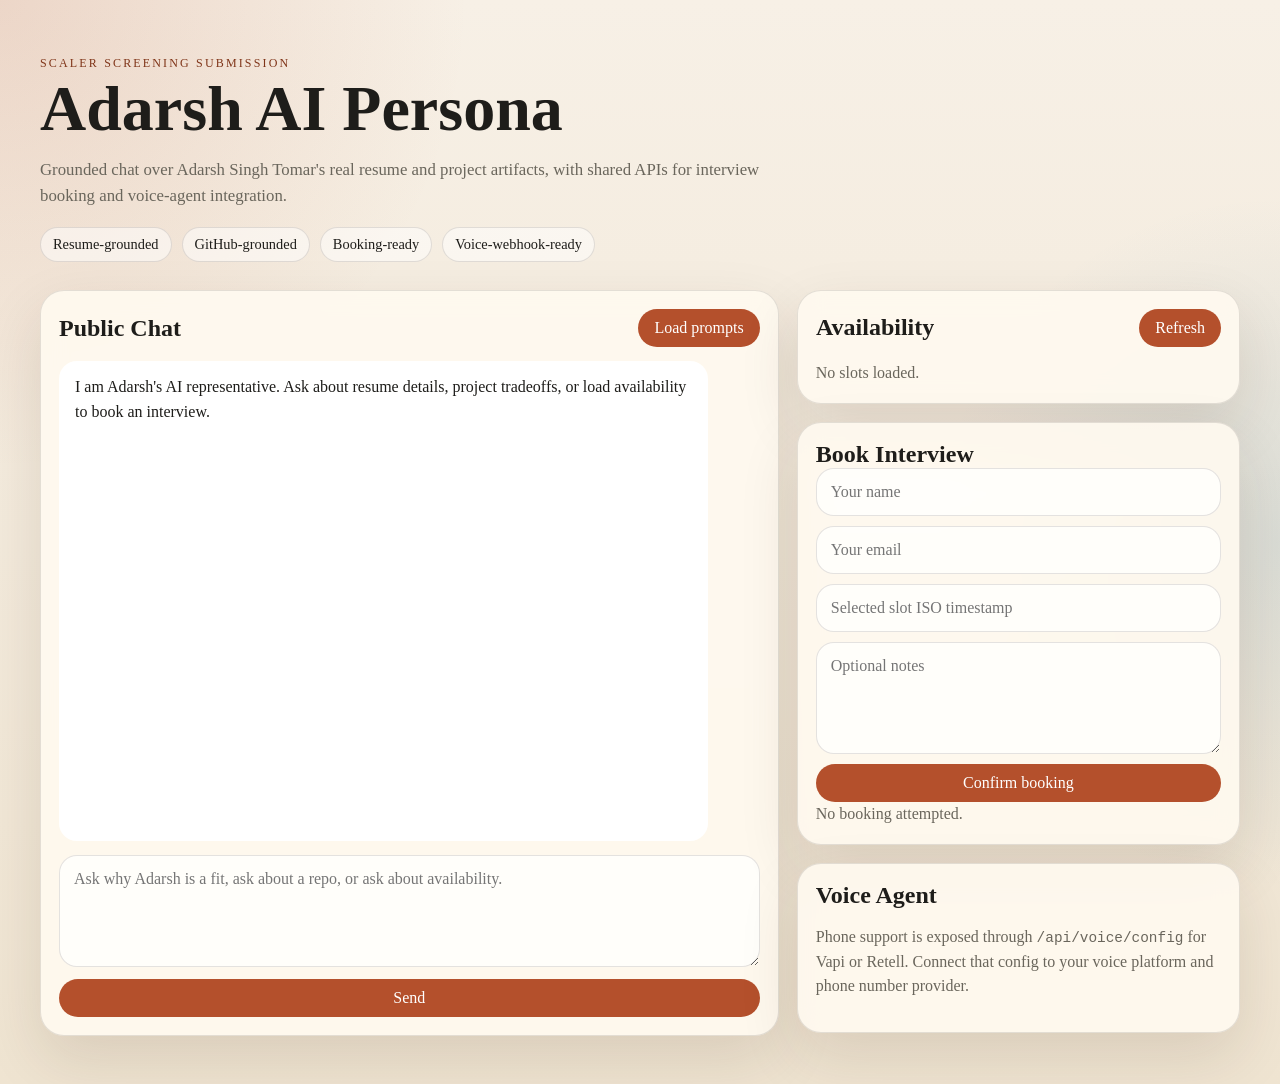
==== static/index.html @ 6e4ecadc "initial commit" ====
<!doctype html>
<html lang="en">
  <head>
    <meta charset="UTF-8" />
    <meta name="viewport" content="width=device-width, initial-scale=1.0" />
    <title>Adarsh AI Persona</title>
    <link rel="stylesheet" href="/static/styles.css" />
  </head>
  <body>
    <main class="shell">
      <section class="hero">
        <p class="eyebrow">SCALER SCREENING SUBMISSION</p>
        <h1>Adarsh AI Persona</h1>
        <p class="lede">
          Grounded chat over Adarsh Singh Tomar's real resume and project artifacts, with shared APIs for interview booking and voice-agent integration.
        </p>
        <div class="chips">
          <span>Resume-grounded</span>
          <span>GitHub-grounded</span>
          <span>Booking-ready</span>
          <span>Voice-webhook-ready</span>
        </div>
      </section>

      <section class="grid">
        <div class="panel chat-panel">
          <div class="panel-header">
            <h2>Public Chat</h2>
            <button id="seedQuestions">Load prompts</button>
          </div>
          <div id="messages" class="messages"></div>
          <form id="chatForm" class="composer">
            <textarea id="messageInput" placeholder="Ask why Adarsh is a fit, ask about a repo, or ask about availability." required></textarea>
            <button type="submit">Send</button>
          </form>
        </div>

        <aside class="side">
          <div class="panel">
            <div class="panel-header">
              <h2>Availability</h2>
              <button id="loadAvailability">Refresh</button>
            </div>
            <div id="availability" class="availability empty">No slots loaded.</div>
          </div>

          <div class="panel">
            <h2>Book Interview</h2>
            <form id="bookingForm" class="booking-form">
              <input id="bookName" type="text" placeholder="Your name" required />
              <input id="bookEmail" type="email" placeholder="Your email" required />
              <input id="bookStart" type="text" placeholder="Selected slot ISO timestamp" required />
              <textarea id="bookNotes" placeholder="Optional notes"></textarea>
              <button type="submit">Confirm booking</button>
            </form>
            <div id="bookingResult" class="booking-result empty">No booking attempted.</div>
          </div>

          <div class="panel">
            <h2>Voice Agent</h2>
            <p class="small">
              Phone support is exposed through <code>/api/voice/config</code> for Vapi or Retell. Connect that config to your voice platform and phone number provider.
            </p>
          </div>
        </aside>
      </section>
    </main>

    <script src="/static/app.js"></script>
  </body>
</html>
---- static/styles.css ----
:root {
  color-scheme: light;
  --bg: #f5efe4;
  --surface: rgba(255, 250, 240, 0.9);
  --ink: #1e1d1a;
  --muted: #6a665c;
  --line: rgba(35, 31, 24, 0.12);
  --accent: #b4502c;
  --accent-dark: #7f3418;
  --shadow: 0 24px 60px rgba(60, 37, 19, 0.12);
}

* {
  box-sizing: border-box;
}

body {
  margin: 0;
  font-family: Georgia, "Times New Roman", serif;
  background:
    radial-gradient(circle at top left, rgba(180, 80, 44, 0.16), transparent 28%),
    radial-gradient(circle at right, rgba(34, 116, 165, 0.12), transparent 25%),
    linear-gradient(180deg, #f7f0e6 0%, #efe4d1 100%);
  color: var(--ink);
}

.shell {
  max-width: 1240px;
  margin: 0 auto;
  padding: 32px 20px 48px;
}

.hero {
  padding: 24px 0 28px;
}

.eyebrow {
  margin: 0 0 8px;
  color: var(--accent-dark);
  letter-spacing: 0.18em;
  font-size: 12px;
}

h1,
h2 {
  margin: 0;
  font-weight: 600;
}

h1 {
  font-size: clamp(2.5rem, 5vw, 4.8rem);
  line-height: 0.95;
}

.lede {
  max-width: 760px;
  font-size: 1.05rem;
  line-height: 1.6;
  color: var(--muted);
}

.chips {
  display: flex;
  flex-wrap: wrap;
  gap: 10px;
  margin-top: 16px;
}

.chips span {
  border: 1px solid var(--line);
  padding: 8px 12px;
  border-radius: 999px;
  background: rgba(255, 255, 255, 0.5);
  font-size: 0.9rem;
}

.grid {
  display: grid;
  grid-template-columns: minmax(0, 1.5fr) minmax(320px, 0.9fr);
  gap: 18px;
}

.side {
  display: grid;
  gap: 18px;
  align-content: start;
}

.panel {
  background: var(--surface);
  border: 1px solid var(--line);
  border-radius: 24px;
  padding: 18px;
  box-shadow: var(--shadow);
  backdrop-filter: blur(12px);
}

.panel-header {
  display: flex;
  justify-content: space-between;
  align-items: center;
  gap: 12px;
  margin-bottom: 14px;
}

button {
  border: 0;
  border-radius: 999px;
  background: var(--accent);
  color: white;
  padding: 10px 16px;
  cursor: pointer;
  font: inherit;
}

button:hover {
  background: var(--accent-dark);
}

.messages {
  min-height: 480px;
  max-height: 72vh;
  overflow: auto;
  display: grid;
  gap: 12px;
  padding-right: 4px;
}

.message {
  padding: 14px 16px;
  border-radius: 18px;
  line-height: 1.55;
}

.message.user {
  background: #f0d0bb;
  margin-left: 48px;
}

.message.assistant {
  background: white;
  margin-right: 48px;
}

.sources {
  margin-top: 10px;
  padding-top: 10px;
  border-top: 1px solid var(--line);
  font-size: 0.9rem;
  color: var(--muted);
}

.sources a {
  color: var(--accent-dark);
}

.composer {
  display: grid;
  gap: 12px;
  margin-top: 14px;
}

textarea,
input {
  width: 100%;
  border: 1px solid var(--line);
  border-radius: 18px;
  padding: 14px;
  font: inherit;
  background: rgba(255, 255, 255, 0.75);
}

textarea {
  min-height: 112px;
  resize: vertical;
}

.booking-form {
  display: grid;
  gap: 10px;
}

.availability,
.booking-result {
  display: grid;
  gap: 10px;
}

.availability button.slot {
  text-align: left;
  border-radius: 16px;
}

.small,
.empty {
  color: var(--muted);
  line-height: 1.5;
}

code {
  font-family: "SFMono-Regular", ui-monospace, monospace;
  font-size: 0.9em;
}

@media (max-width: 920px) {
  .grid {
    grid-template-columns: 1fr;
  }

  .messages {
    min-height: 360px;
  }
}
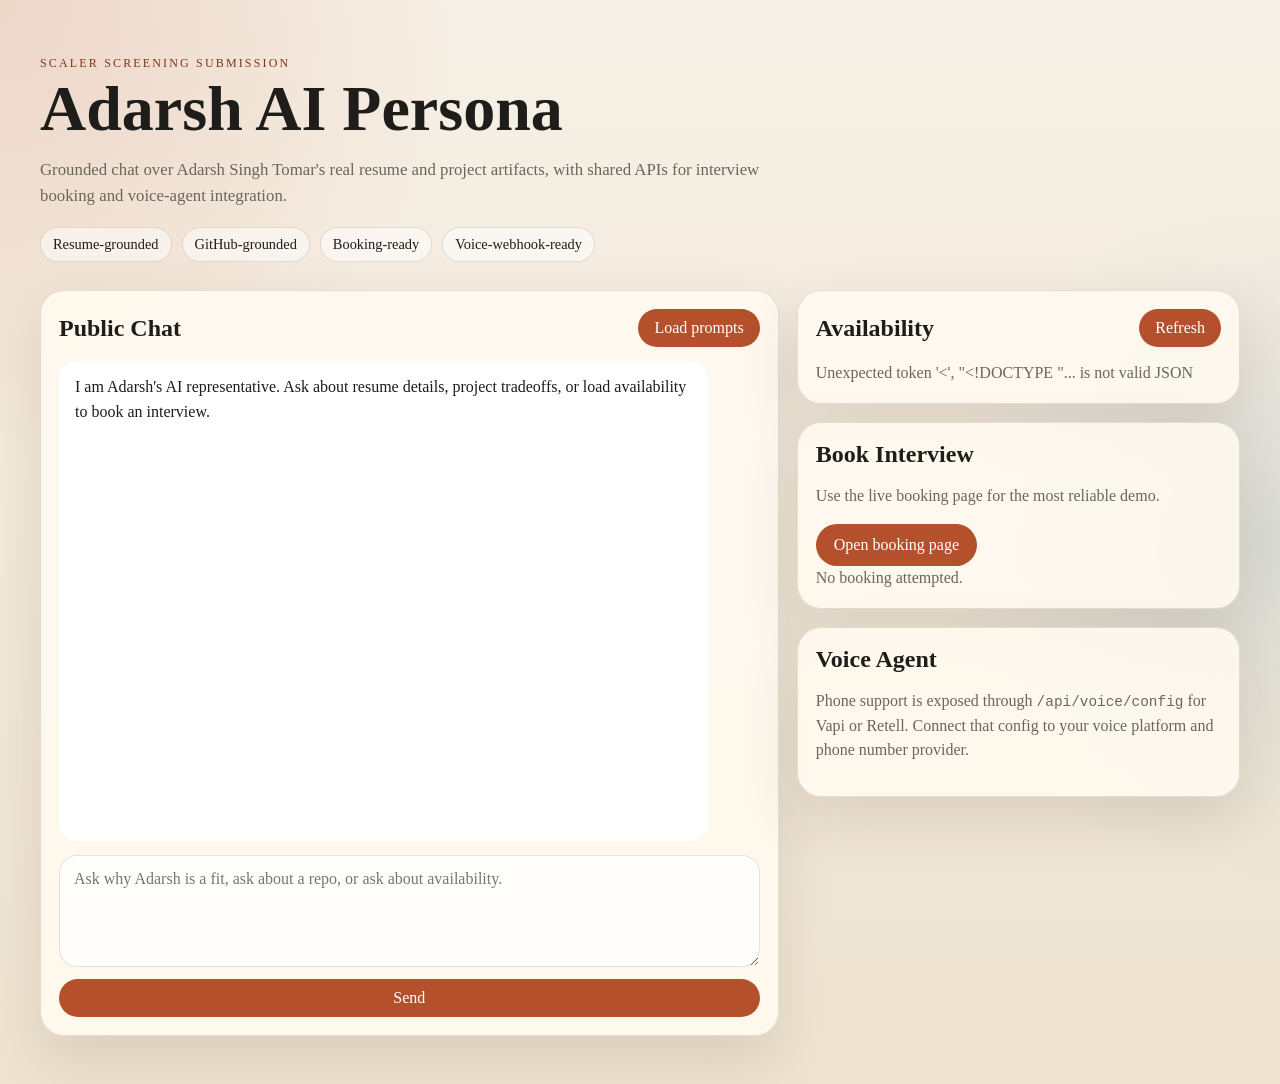
==== commit 7449d3ad: "switch booking flow to Calendly" ====
--- a/static/index.html
+++ b/static/index.html
@@ -46,13 +46,8 @@
 
           <div class="panel">
             <h2>Book Interview</h2>
-            <form id="bookingForm" class="booking-form">
-              <input id="bookName" type="text" placeholder="Your name" required />
-              <input id="bookEmail" type="email" placeholder="Your email" required />
-              <input id="bookStart" type="text" placeholder="Selected slot ISO timestamp" required />
-              <textarea id="bookNotes" placeholder="Optional notes"></textarea>
-              <button type="submit">Confirm booking</button>
-            </form>
+            <p class="small">Use the live booking page for the most reliable demo.</p>
+            <a id="bookingLink" class="booking-link" href="#" target="_blank" rel="noreferrer">Open booking page</a>
             <div id="bookingResult" class="booking-result empty">No booking attempted.</div>
           </div>
 
--- a/static/styles.css
+++ b/static/styles.css
@@ -180,6 +180,19 @@
   gap: 10px;
 }
 
+.booking-link {
+  display: inline-block;
+  text-decoration: none;
+  background: var(--accent);
+  color: white;
+  padding: 12px 18px;
+  border-radius: 999px;
+}
+
+.booking-link:hover {
+  background: var(--accent-dark);
+}
+
 .availability,
 .booking-result {
   display: grid;
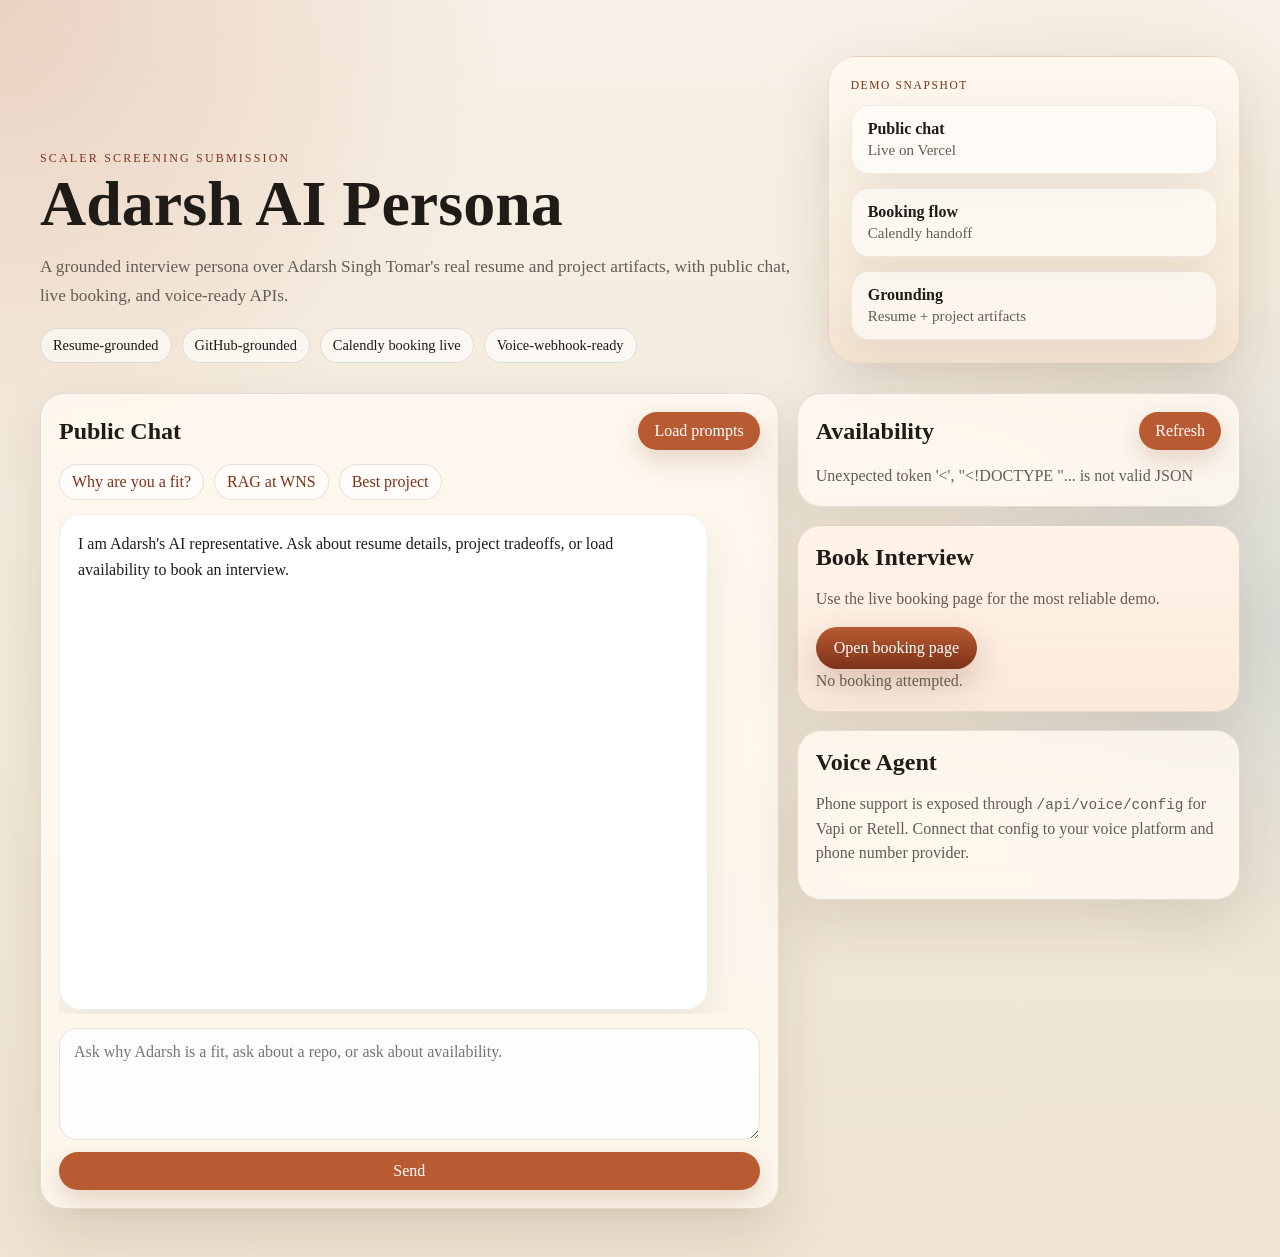
==== commit 41d420d6: "refresh landing page styling" ====
--- a/static/index.html
+++ b/static/index.html
@@ -9,16 +9,36 @@
   <body>
     <main class="shell">
       <section class="hero">
-        <p class="eyebrow">SCALER SCREENING SUBMISSION</p>
-        <h1>Adarsh AI Persona</h1>
-        <p class="lede">
-          Grounded chat over Adarsh Singh Tomar's real resume and project artifacts, with shared APIs for interview booking and voice-agent integration.
-        </p>
-        <div class="chips">
-          <span>Resume-grounded</span>
-          <span>GitHub-grounded</span>
-          <span>Booking-ready</span>
-          <span>Voice-webhook-ready</span>
+        <div class="hero-copy">
+          <p class="eyebrow">SCALER SCREENING SUBMISSION</p>
+          <h1>Adarsh AI Persona</h1>
+          <p class="lede">
+            A grounded interview persona over Adarsh Singh Tomar's real resume and project artifacts, with public chat, live booking, and voice-ready APIs.
+          </p>
+          <div class="chips">
+            <span>Resume-grounded</span>
+            <span>GitHub-grounded</span>
+            <span>Calendly booking live</span>
+            <span>Voice-webhook-ready</span>
+          </div>
+        </div>
+
+        <div class="hero-card">
+          <p class="hero-card-label">Demo Snapshot</p>
+          <div class="hero-metrics">
+            <div>
+              <strong>Public chat</strong>
+              <span>Live on Vercel</span>
+            </div>
+            <div>
+              <strong>Booking flow</strong>
+              <span>Calendly handoff</span>
+            </div>
+            <div>
+              <strong>Grounding</strong>
+              <span>Resume + project artifacts</span>
+            </div>
+          </div>
         </div>
       </section>
 
@@ -27,6 +47,11 @@
           <div class="panel-header">
             <h2>Public Chat</h2>
             <button id="seedQuestions">Load prompts</button>
+          </div>
+          <div class="prompt-strip">
+            <button class="prompt-chip" type="button" data-prompt="Why are you the right person for this role?">Why are you a fit?</button>
+            <button class="prompt-chip" type="button" data-prompt="Tell me about your RAG experience at WNS.">RAG at WNS</button>
+            <button class="prompt-chip" type="button" data-prompt="Tell me about your strongest GitHub project and its tradeoffs.">Best project</button>
           </div>
           <div id="messages" class="messages"></div>
           <form id="chatForm" class="composer">
@@ -44,7 +69,7 @@
             <div id="availability" class="availability empty">No slots loaded.</div>
           </div>
 
-          <div class="panel">
+          <div class="panel booking-panel">
             <h2>Book Interview</h2>
             <p class="small">Use the live booking page for the most reliable demo.</p>
             <a id="bookingLink" class="booking-link" href="#" target="_blank" rel="noreferrer">Open booking page</a>
--- a/static/styles.css
+++ b/static/styles.css
@@ -1,13 +1,16 @@
 :root {
   color-scheme: light;
   --bg: #f5efe4;
-  --surface: rgba(255, 250, 240, 0.9);
-  --ink: #1e1d1a;
-  --muted: #6a665c;
-  --line: rgba(35, 31, 24, 0.12);
-  --accent: #b4502c;
-  --accent-dark: #7f3418;
+  --surface: rgba(255, 250, 240, 0.84);
+  --surface-strong: rgba(255, 252, 247, 0.94);
+  --ink: #1f1b17;
+  --muted: #655c54;
+  --line: rgba(49, 37, 25, 0.12);
+  --accent: #b85b32;
+  --accent-dark: #7d3219;
+  --accent-soft: #efd2bf;
   --shadow: 0 24px 60px rgba(60, 37, 19, 0.12);
+  --shadow-soft: 0 18px 40px rgba(59, 40, 27, 0.08);
 }
 
 * {
@@ -18,7 +21,8 @@
   margin: 0;
   font-family: Georgia, "Times New Roman", serif;
   background:
-    radial-gradient(circle at top left, rgba(180, 80, 44, 0.16), transparent 28%),
+    radial-gradient(circle at top left, rgba(184, 91, 50, 0.2), transparent 28%),
+    radial-gradient(circle at 85% 18%, rgba(201, 173, 120, 0.18), transparent 18%),
     radial-gradient(circle at right, rgba(34, 116, 165, 0.12), transparent 25%),
     linear-gradient(180deg, #f7f0e6 0%, #efe4d1 100%);
   color: var(--ink);
@@ -31,7 +35,11 @@
 }
 
 .hero {
-  padding: 24px 0 28px;
+  padding: 24px 0 30px;
+  display: grid;
+  grid-template-columns: minmax(0, 1.3fr) minmax(280px, 0.7fr);
+  gap: 22px;
+  align-items: end;
 }
 
 .eyebrow {
@@ -54,8 +62,8 @@
 
 .lede {
   max-width: 760px;
-  font-size: 1.05rem;
-  line-height: 1.6;
+  font-size: 1.08rem;
+  line-height: 1.7;
   color: var(--muted);
 }
 
@@ -70,8 +78,50 @@
   border: 1px solid var(--line);
   padding: 8px 12px;
   border-radius: 999px;
-  background: rgba(255, 255, 255, 0.5);
+  background: rgba(255, 255, 255, 0.58);
   font-size: 0.9rem;
+}
+
+.hero-card {
+  background:
+    linear-gradient(180deg, rgba(255, 248, 239, 0.96), rgba(244, 229, 208, 0.9)),
+    var(--surface-strong);
+  border: 1px solid rgba(125, 50, 25, 0.12);
+  border-radius: 28px;
+  padding: 22px;
+  box-shadow: var(--shadow);
+}
+
+.hero-card-label {
+  margin: 0 0 14px;
+  color: var(--accent-dark);
+  text-transform: uppercase;
+  letter-spacing: 0.14em;
+  font-size: 0.72rem;
+}
+
+.hero-metrics {
+  display: grid;
+  gap: 14px;
+}
+
+.hero-metrics div {
+  display: grid;
+  gap: 4px;
+  padding: 14px 16px;
+  border-radius: 18px;
+  background: rgba(255, 255, 255, 0.58);
+  border: 1px solid rgba(49, 37, 25, 0.08);
+  box-shadow: var(--shadow-soft);
+}
+
+.hero-metrics strong {
+  font-size: 1rem;
+}
+
+.hero-metrics span {
+  color: var(--muted);
+  font-size: 0.94rem;
 }
 
 .grid {
@@ -111,35 +161,60 @@
   padding: 10px 16px;
   cursor: pointer;
   font: inherit;
+  transition: transform 140ms ease, background 140ms ease, box-shadow 140ms ease;
+  box-shadow: 0 10px 24px rgba(125, 50, 25, 0.18);
 }
 
 button:hover {
   background: var(--accent-dark);
+  transform: translateY(-1px);
+}
+
+.prompt-strip {
+  display: flex;
+  flex-wrap: wrap;
+  gap: 10px;
+  margin-bottom: 14px;
+}
+
+.prompt-chip {
+  background: rgba(255, 255, 255, 0.68);
+  color: var(--accent-dark);
+  border: 1px solid rgba(125, 50, 25, 0.14);
+  box-shadow: none;
+  padding: 8px 12px;
+}
+
+.prompt-chip:hover {
+  background: var(--accent-soft);
 }
 
 .messages {
-  min-height: 480px;
+  min-height: 500px;
   max-height: 72vh;
   overflow: auto;
   display: grid;
   gap: 12px;
   padding-right: 4px;
+  padding-bottom: 4px;
 }
 
 .message {
-  padding: 14px 16px;
-  border-radius: 18px;
-  line-height: 1.55;
+  padding: 16px 18px;
+  border-radius: 22px;
+  line-height: 1.6;
+  box-shadow: var(--shadow-soft);
 }
 
 .message.user {
-  background: #f0d0bb;
+  background: linear-gradient(180deg, #f2d9ca, #ebc5ae);
   margin-left: 48px;
 }
 
 .message.assistant {
-  background: white;
+  background: rgba(255, 255, 255, 0.94);
   margin-right: 48px;
+  border: 1px solid rgba(49, 37, 25, 0.08);
 }
 
 .sources {
@@ -167,7 +242,7 @@
   border-radius: 18px;
   padding: 14px;
   font: inherit;
-  background: rgba(255, 255, 255, 0.75);
+  background: rgba(255, 255, 255, 0.78);
 }
 
 textarea {
@@ -183,25 +258,38 @@
 .booking-link {
   display: inline-block;
   text-decoration: none;
-  background: var(--accent);
+  background: linear-gradient(180deg, var(--accent), var(--accent-dark));
   color: white;
   padding: 12px 18px;
   border-radius: 999px;
+  box-shadow: 0 14px 32px rgba(125, 50, 25, 0.24);
 }
 
 .booking-link:hover {
-  background: var(--accent-dark);
+  filter: brightness(1.02);
 }
 
 .availability,
 .booking-result {
   display: grid;
   gap: 10px;
+}
+
+.availability a,
+.booking-result a,
+.sources a {
+  color: var(--accent-dark);
 }
 
 .availability button.slot {
   text-align: left;
   border-radius: 16px;
+}
+
+.booking-panel {
+  background:
+    linear-gradient(180deg, rgba(255, 243, 232, 0.98), rgba(249, 232, 216, 0.92)),
+    var(--surface-strong);
 }
 
 .small,
@@ -216,6 +304,10 @@
 }
 
 @media (max-width: 920px) {
+  .hero {
+    grid-template-columns: 1fr;
+  }
+
   .grid {
     grid-template-columns: 1fr;
   }
@@ -223,4 +315,10 @@
   .messages {
     min-height: 360px;
   }
-}
+
+  .message.user,
+  .message.assistant {
+    margin-left: 0;
+    margin-right: 0;
+  }
+}
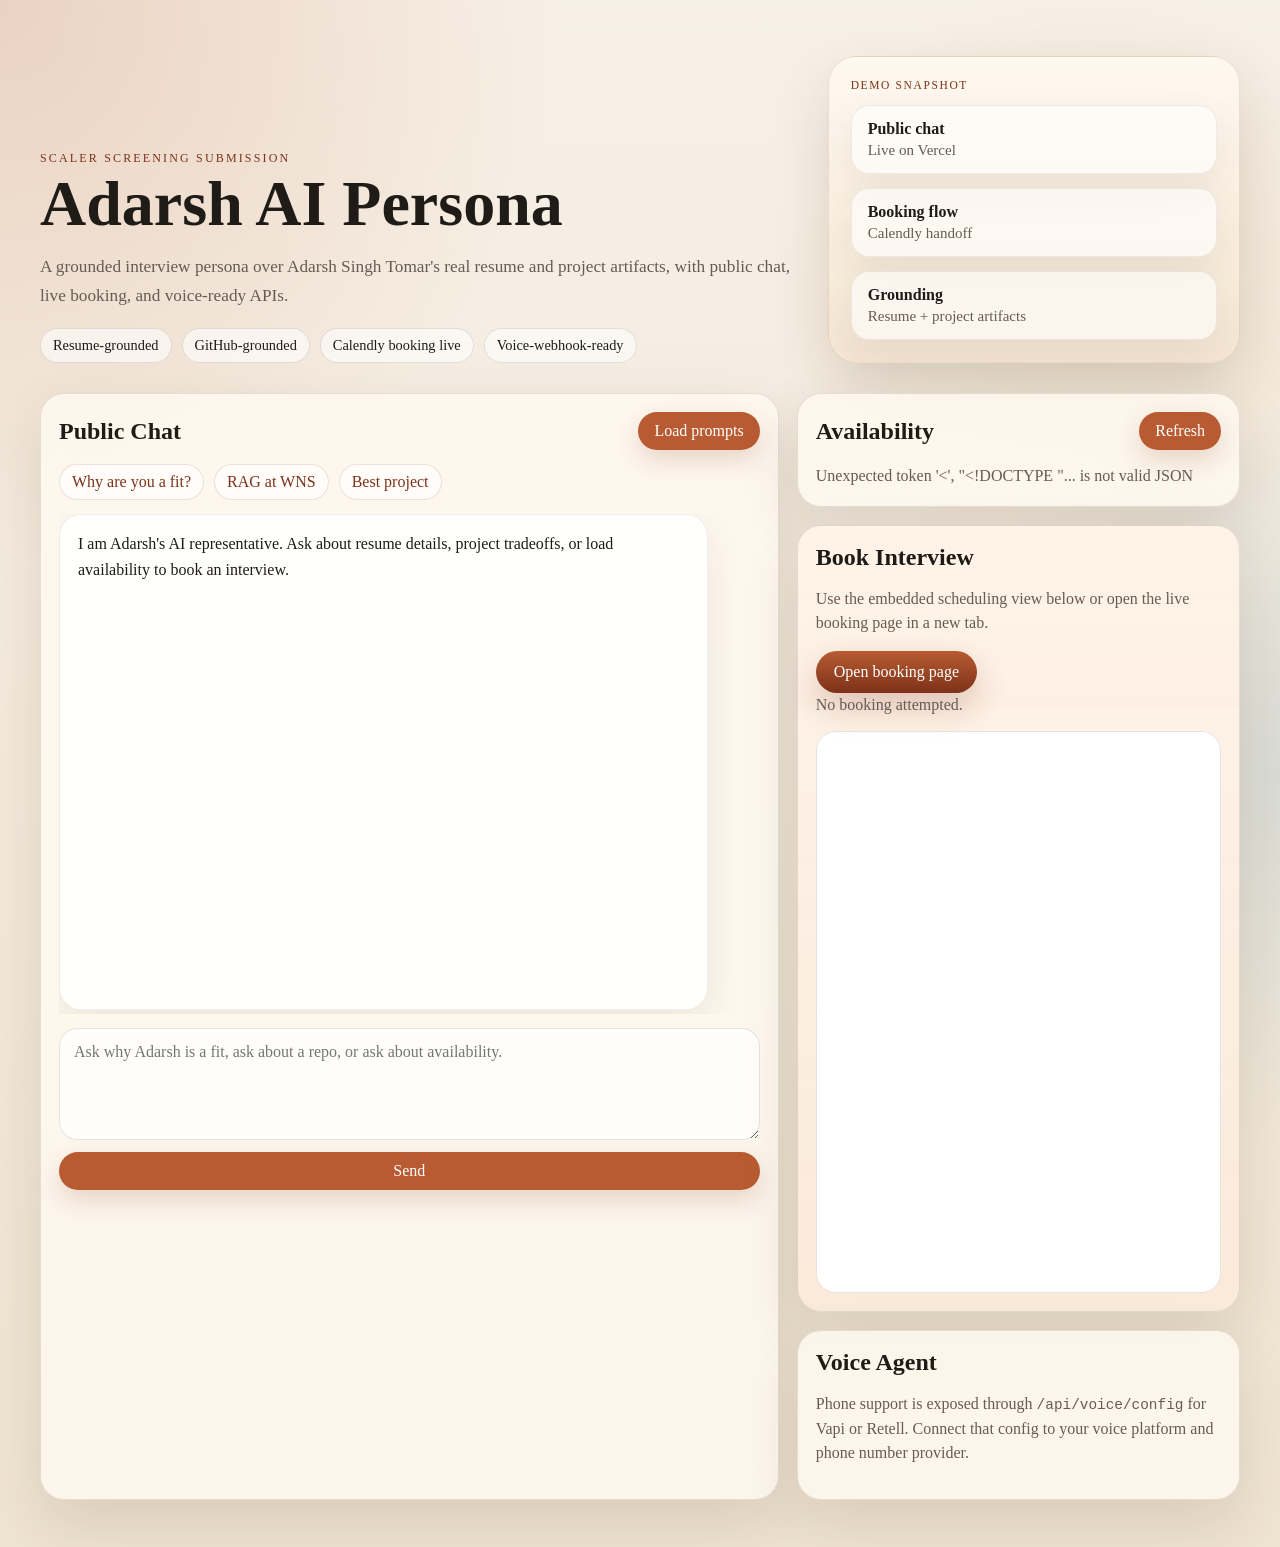
==== commit 8fa81362: "embed Calendly booking in app" ====
--- a/static/index.html
+++ b/static/index.html
@@ -71,9 +71,18 @@
 
           <div class="panel booking-panel">
             <h2>Book Interview</h2>
-            <p class="small">Use the live booking page for the most reliable demo.</p>
+            <p class="small">Use the embedded scheduling view below or open the live booking page in a new tab.</p>
             <a id="bookingLink" class="booking-link" href="#" target="_blank" rel="noreferrer">Open booking page</a>
             <div id="bookingResult" class="booking-result empty">No booking attempted.</div>
+            <div class="booking-embed-wrap">
+              <iframe
+                id="bookingEmbed"
+                class="booking-embed"
+                title="Book interview"
+                loading="lazy"
+                referrerpolicy="strict-origin-when-cross-origin"
+              ></iframe>
+            </div>
           </div>
 
           <div class="panel">
--- a/static/styles.css
+++ b/static/styles.css
@@ -292,6 +292,24 @@
     var(--surface-strong);
 }
 
+.booking-embed-wrap {
+  margin-top: 14px;
+  border-radius: 20px;
+  overflow: hidden;
+  border: 1px solid rgba(49, 37, 25, 0.1);
+  background: rgba(255, 255, 255, 0.72);
+  min-height: 560px;
+  box-shadow: inset 0 1px 0 rgba(255, 255, 255, 0.8);
+}
+
+.booking-embed {
+  display: block;
+  width: 100%;
+  min-height: 560px;
+  border: 0;
+  background: white;
+}
+
 .small,
 .empty {
   color: var(--muted);
@@ -316,6 +334,11 @@
     min-height: 360px;
   }
 
+  .booking-embed-wrap,
+  .booking-embed {
+    min-height: 460px;
+  }
+
   .message.user,
   .message.assistant {
     margin-left: 0;
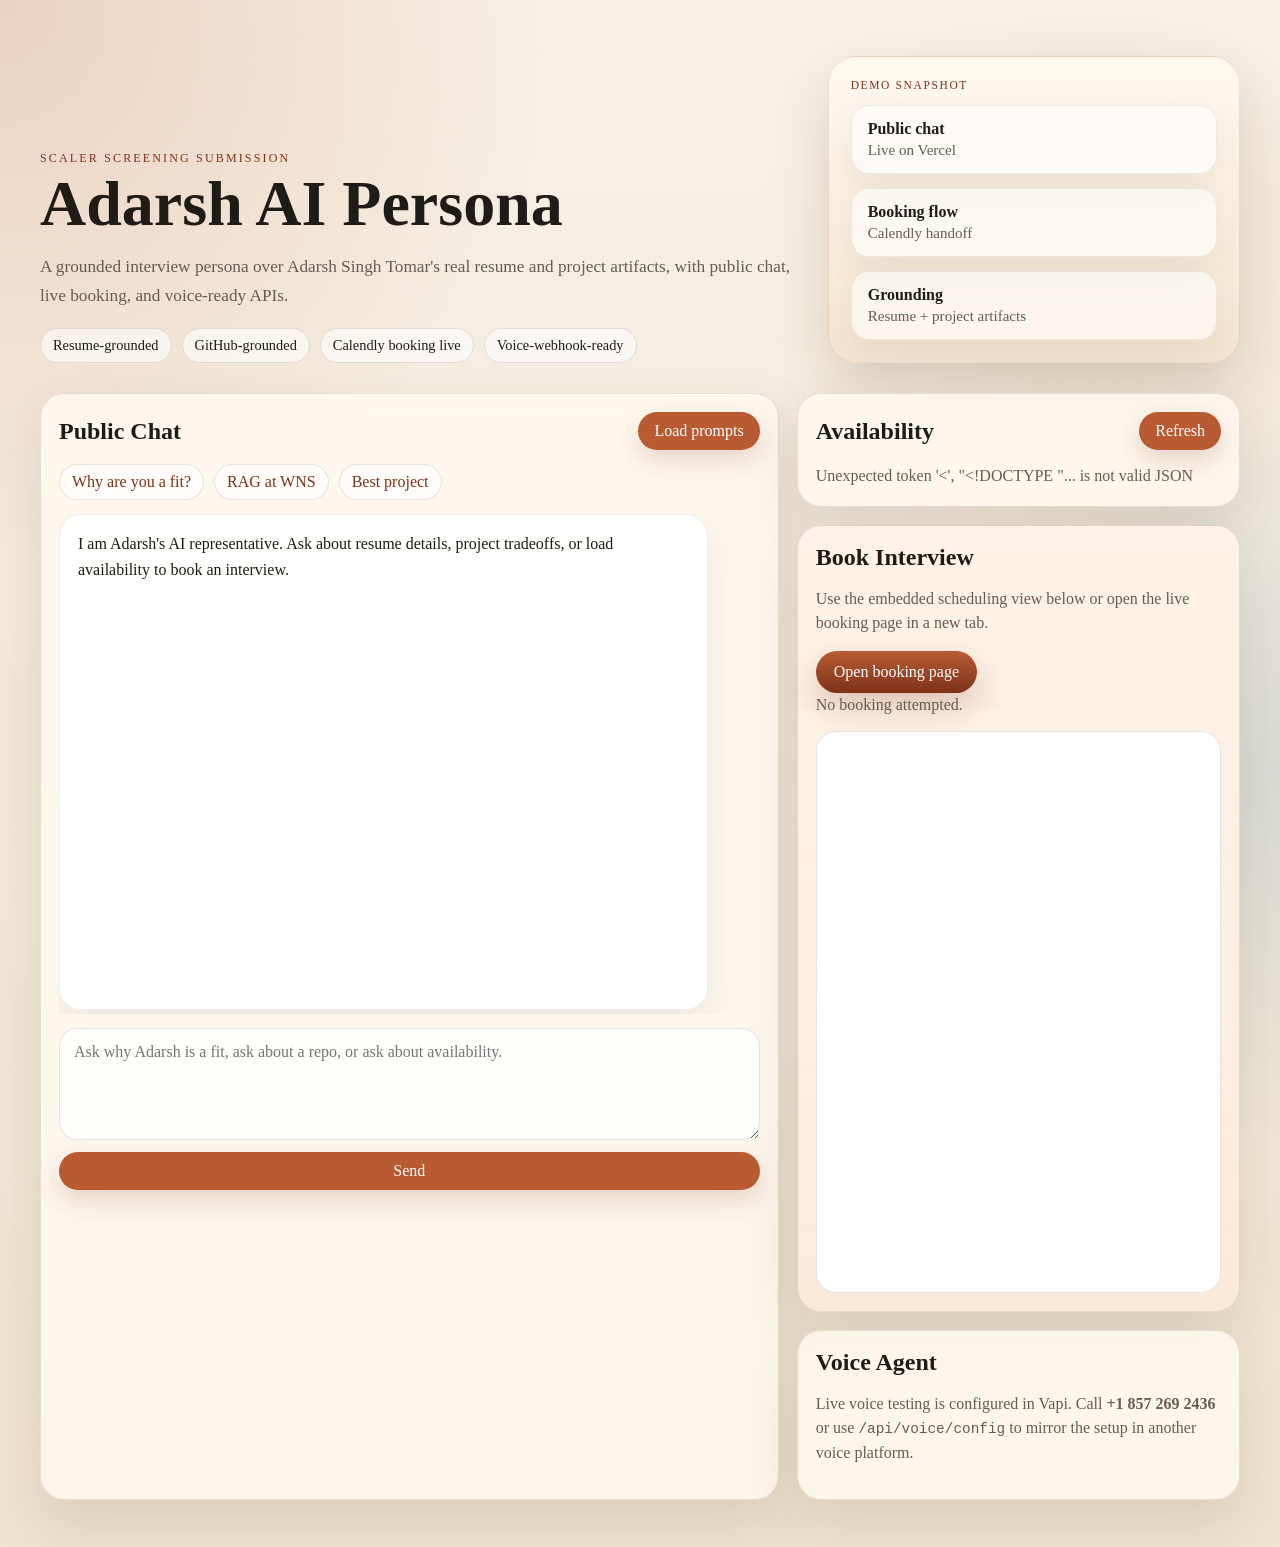
==== commit ff449152: "integrate live Vapi voice setup" ====
--- a/static/index.html
+++ b/static/index.html
@@ -88,7 +88,7 @@
           <div class="panel">
             <h2>Voice Agent</h2>
             <p class="small">
-              Phone support is exposed through <code>/api/voice/config</code> for Vapi or Retell. Connect that config to your voice platform and phone number provider.
+              Live voice testing is configured in Vapi. Call <strong>+1 857 269 2436</strong> or use <code>/api/voice/config</code> to mirror the setup in another voice platform.
             </p>
           </div>
         </aside>
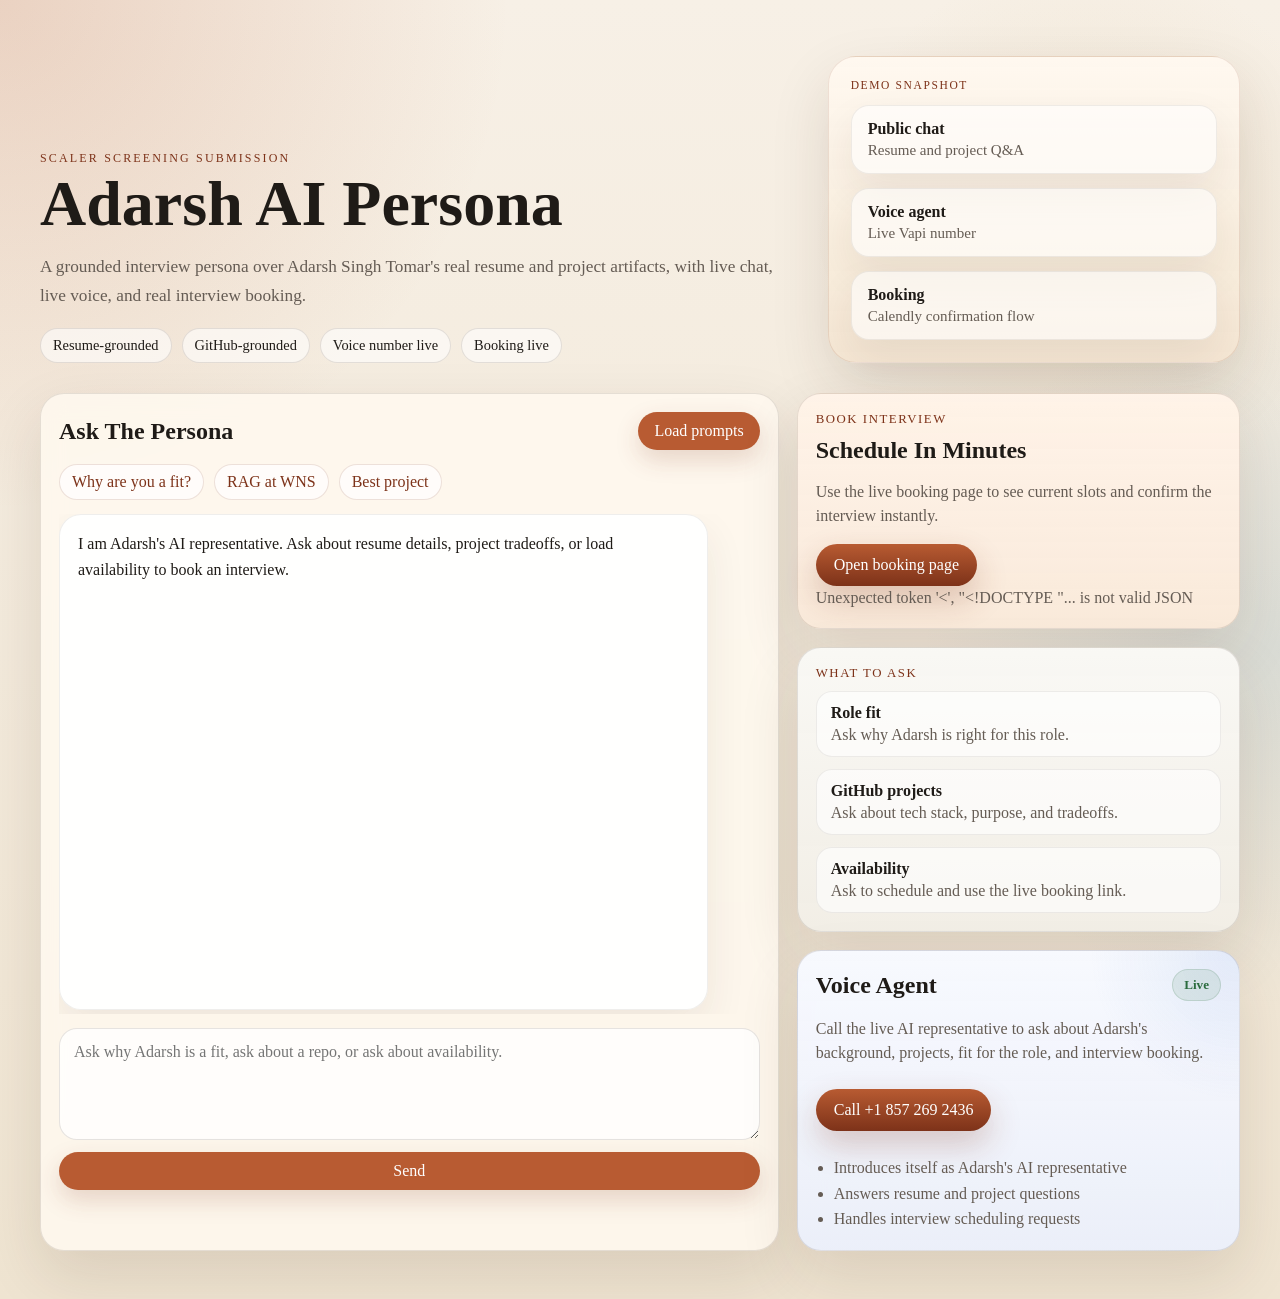
==== commit acdde0fe: "simplify homepage to core actions" ====
--- a/static/index.html
+++ b/static/index.html
@@ -13,13 +13,13 @@
           <p class="eyebrow">SCALER SCREENING SUBMISSION</p>
           <h1>Adarsh AI Persona</h1>
           <p class="lede">
-            A grounded interview persona over Adarsh Singh Tomar's real resume and project artifacts, with public chat, live booking, and voice-ready APIs.
+            A grounded interview persona over Adarsh Singh Tomar's real resume and project artifacts, with live chat, live voice, and real interview booking.
           </p>
           <div class="chips">
             <span>Resume-grounded</span>
             <span>GitHub-grounded</span>
-            <span>Calendly booking live</span>
-            <span>Voice-webhook-ready</span>
+            <span>Voice number live</span>
+            <span>Booking live</span>
           </div>
         </div>
 
@@ -28,15 +28,15 @@
           <div class="hero-metrics">
             <div>
               <strong>Public chat</strong>
-              <span>Live on Vercel</span>
+              <span>Resume and project Q&amp;A</span>
             </div>
             <div>
-              <strong>Booking flow</strong>
-              <span>Calendly handoff</span>
+              <strong>Voice agent</strong>
+              <span>Live Vapi number</span>
             </div>
             <div>
-              <strong>Grounding</strong>
-              <span>Resume + project artifacts</span>
+              <strong>Booking</strong>
+              <span>Calendly confirmation flow</span>
             </div>
           </div>
         </div>
@@ -45,7 +45,7 @@
       <section class="grid">
         <div class="panel chat-panel">
           <div class="panel-header">
-            <h2>Public Chat</h2>
+            <h2>Ask The Persona</h2>
             <button id="seedQuestions">Load prompts</button>
           </div>
           <div class="prompt-strip">
@@ -61,35 +61,48 @@
         </div>
 
         <aside class="side">
-          <div class="panel">
-            <div class="panel-header">
-              <h2>Availability</h2>
-              <button id="loadAvailability">Refresh</button>
-            </div>
-            <div id="availability" class="availability empty">No slots loaded.</div>
+          <div class="panel action-panel">
+            <p class="section-label">Book Interview</p>
+            <h2>Schedule In Minutes</h2>
+            <p class="small">
+              Use the live booking page to see current slots and confirm the interview instantly.
+            </p>
+            <a id="bookingLink" class="booking-link" href="#" target="_blank" rel="noreferrer">Open booking page</a>
+            <div id="bookingResult" class="booking-result empty">Loading live booking link...</div>
           </div>
 
-          <div class="panel booking-panel">
-            <h2>Book Interview</h2>
-            <p class="small">Use the embedded scheduling view below or open the live booking page in a new tab.</p>
-            <a id="bookingLink" class="booking-link" href="#" target="_blank" rel="noreferrer">Open booking page</a>
-            <div id="bookingResult" class="booking-result empty">No booking attempted.</div>
-            <div class="booking-embed-wrap">
-              <iframe
-                id="bookingEmbed"
-                class="booking-embed"
-                title="Book interview"
-                loading="lazy"
-                referrerpolicy="strict-origin-when-cross-origin"
-              ></iframe>
+          <div class="panel signal-panel">
+            <p class="section-label">What To Ask</p>
+            <div class="signal-list">
+              <div>
+                <strong>Role fit</strong>
+                <span>Ask why Adarsh is right for this role.</span>
+              </div>
+              <div>
+                <strong>GitHub projects</strong>
+                <span>Ask about tech stack, purpose, and tradeoffs.</span>
+              </div>
+              <div>
+                <strong>Availability</strong>
+                <span>Ask to schedule and use the live booking link.</span>
+              </div>
             </div>
           </div>
 
-          <div class="panel">
-            <h2>Voice Agent</h2>
+          <div class="panel voice-panel">
+            <div class="panel-header compact">
+              <h2>Voice Agent</h2>
+              <span class="status-pill">Live</span>
+            </div>
             <p class="small">
-              Live voice testing is configured in Vapi. Call <strong>+1 857 269 2436</strong> or use <code>/api/voice/config</code> to mirror the setup in another voice platform.
+              Call the live AI representative to ask about Adarsh's background, projects, fit for the role, and interview booking.
             </p>
+            <a class="booking-link voice-call-link" href="tel:+18572692436">Call +1 857 269 2436</a>
+            <ul class="voice-list compact-list">
+              <li>Introduces itself as Adarsh's AI representative</li>
+              <li>Answers resume and project questions</li>
+              <li>Handles interview scheduling requests</li>
+            </ul>
           </div>
         </aside>
       </section>
--- a/static/styles.css
+++ b/static/styles.css
@@ -145,12 +145,24 @@
   backdrop-filter: blur(12px);
 }
 
+.section-label {
+  margin: 0 0 10px;
+  color: var(--accent-dark);
+  font-size: 0.8rem;
+  letter-spacing: 0.12em;
+  text-transform: uppercase;
+}
+
 .panel-header {
   display: flex;
   justify-content: space-between;
   align-items: center;
   gap: 12px;
   margin-bottom: 14px;
+}
+
+.panel-header.compact {
+  margin-bottom: 10px;
 }
 
 button {
@@ -189,6 +201,19 @@
   background: var(--accent-soft);
 }
 
+.status-pill {
+  display: inline-flex;
+  align-items: center;
+  gap: 8px;
+  padding: 7px 11px;
+  border-radius: 999px;
+  background: rgba(68, 129, 86, 0.12);
+  border: 1px solid rgba(68, 129, 86, 0.18);
+  color: #2b6c3e;
+  font-size: 0.82rem;
+  font-weight: 600;
+}
+
 .messages {
   min-height: 500px;
   max-height: 72vh;
@@ -269,45 +294,101 @@
   filter: brightness(1.02);
 }
 
-.availability,
+.voice-panel {
+  background:
+    radial-gradient(circle at top right, rgba(101, 142, 214, 0.14), transparent 28%),
+    linear-gradient(180deg, rgba(247, 249, 255, 0.98), rgba(235, 240, 252, 0.92));
+}
+
+.voice-call-link {
+  margin-top: 8px;
+  margin-bottom: 14px;
+}
+
+.voice-grid {
+  display: grid;
+  gap: 12px;
+}
+
+.voice-card {
+  background: rgba(255, 255, 255, 0.7);
+  border: 1px solid rgba(49, 37, 25, 0.08);
+  border-radius: 18px;
+  padding: 14px;
+  box-shadow: var(--shadow-soft);
+}
+
+.voice-label {
+  margin: 0 0 10px;
+  color: var(--accent-dark);
+  font-size: 0.86rem;
+  text-transform: uppercase;
+  letter-spacing: 0.08em;
+}
+
+.voice-list {
+  margin: 0;
+  padding-left: 18px;
+  color: var(--muted);
+  line-height: 1.6;
+}
+
+.voice-prompts {
+  display: flex;
+  flex-wrap: wrap;
+  gap: 10px;
+}
+
+.voice-prompt {
+  text-align: left;
+}
+
+.voice-note {
+  margin-top: 12px;
+}
+
 .booking-result {
   display: grid;
   gap: 10px;
 }
 
-.availability a,
 .booking-result a,
 .sources a {
   color: var(--accent-dark);
 }
 
-.availability button.slot {
-  text-align: left;
-  border-radius: 16px;
-}
-
-.booking-panel {
+.action-panel {
   background:
     linear-gradient(180deg, rgba(255, 243, 232, 0.98), rgba(249, 232, 216, 0.92)),
     var(--surface-strong);
 }
 
-.booking-embed-wrap {
-  margin-top: 14px;
-  border-radius: 20px;
-  overflow: hidden;
-  border: 1px solid rgba(49, 37, 25, 0.1);
-  background: rgba(255, 255, 255, 0.72);
-  min-height: 560px;
-  box-shadow: inset 0 1px 0 rgba(255, 255, 255, 0.8);
-}
-
-.booking-embed {
-  display: block;
-  width: 100%;
-  min-height: 560px;
-  border: 0;
-  background: white;
+.signal-panel {
+  background:
+    linear-gradient(180deg, rgba(249, 248, 244, 0.96), rgba(241, 237, 228, 0.94)),
+    var(--surface-strong);
+}
+
+.signal-list {
+  display: grid;
+  gap: 12px;
+}
+
+.signal-list div {
+  display: grid;
+  gap: 4px;
+  padding: 12px 14px;
+  border-radius: 16px;
+  background: rgba(255, 255, 255, 0.64);
+  border: 1px solid rgba(49, 37, 25, 0.08);
+}
+
+.signal-list span {
+  color: var(--muted);
+}
+
+.compact-list {
+  margin-top: 10px;
 }
 
 .small,
@@ -332,11 +413,6 @@
 
   .messages {
     min-height: 360px;
-  }
-
-  .booking-embed-wrap,
-  .booking-embed {
-    min-height: 460px;
   }
 
   .message.user,
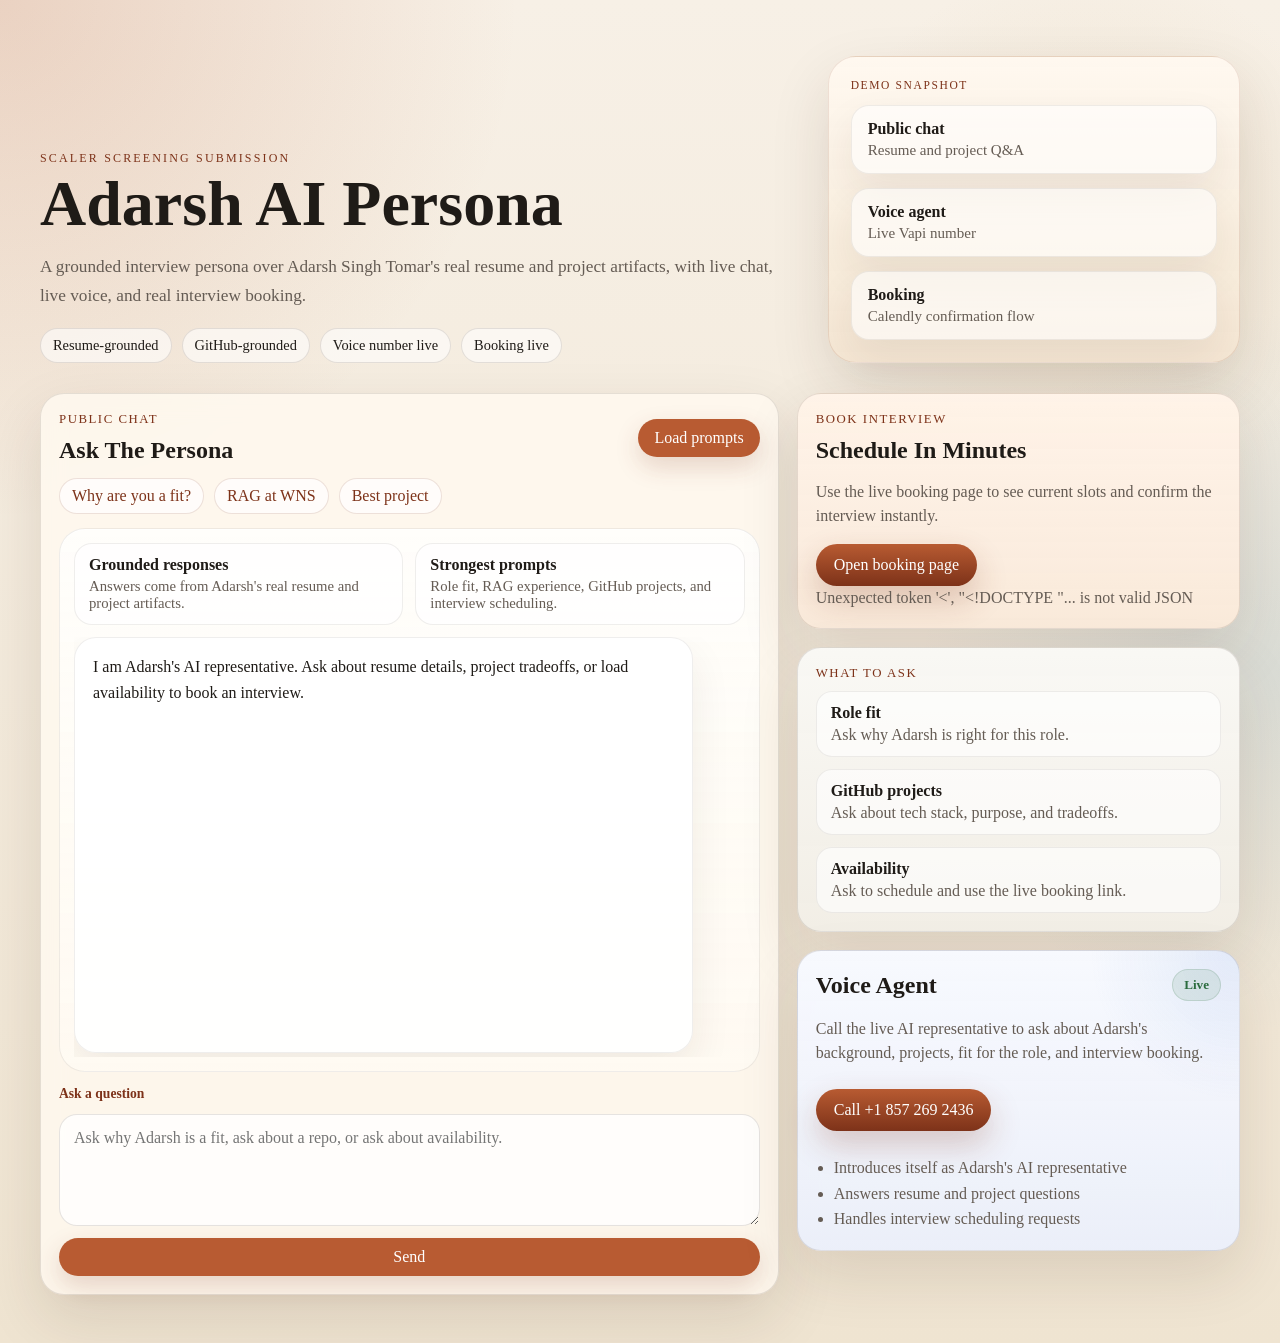
==== commit 22275d4d: "polish chat panel and rewrite README" ====
--- a/static/index.html
+++ b/static/index.html
@@ -45,7 +45,10 @@
       <section class="grid">
         <div class="panel chat-panel">
           <div class="panel-header">
-            <h2>Ask The Persona</h2>
+            <div>
+              <p class="section-label">Public Chat</p>
+              <h2>Ask The Persona</h2>
+            </div>
             <button id="seedQuestions">Load prompts</button>
           </div>
           <div class="prompt-strip">
@@ -53,8 +56,21 @@
             <button class="prompt-chip" type="button" data-prompt="Tell me about your RAG experience at WNS.">RAG at WNS</button>
             <button class="prompt-chip" type="button" data-prompt="Tell me about your strongest GitHub project and its tradeoffs.">Best project</button>
           </div>
-          <div id="messages" class="messages"></div>
+          <div class="chat-stage">
+            <div class="chat-guide">
+              <div>
+                <strong>Grounded responses</strong>
+                <span>Answers come from Adarsh's real resume and project artifacts.</span>
+              </div>
+              <div>
+                <strong>Strongest prompts</strong>
+                <span>Role fit, RAG experience, GitHub projects, and interview scheduling.</span>
+              </div>
+            </div>
+            <div id="messages" class="messages"></div>
+          </div>
           <form id="chatForm" class="composer">
+            <label class="composer-label" for="messageInput">Ask a question</label>
             <textarea id="messageInput" placeholder="Ask why Adarsh is a fit, ask about a repo, or ask about availability." required></textarea>
             <button type="submit">Send</button>
           </form>
--- a/static/styles.css
+++ b/static/styles.css
@@ -215,13 +215,43 @@
 }
 
 .messages {
-  min-height: 500px;
+  min-height: 420px;
   max-height: 72vh;
   overflow: auto;
   display: grid;
   gap: 12px;
   padding-right: 4px;
   padding-bottom: 4px;
+}
+
+.chat-stage {
+  border: 1px solid rgba(49, 37, 25, 0.08);
+  border-radius: 26px;
+  padding: 14px;
+  background:
+    linear-gradient(180deg, rgba(255, 255, 255, 0.76), rgba(255, 250, 242, 0.9));
+  box-shadow: inset 0 1px 0 rgba(255, 255, 255, 0.78);
+}
+
+.chat-guide {
+  display: grid;
+  grid-template-columns: repeat(2, minmax(0, 1fr));
+  gap: 12px;
+  margin-bottom: 12px;
+}
+
+.chat-guide div {
+  display: grid;
+  gap: 4px;
+  padding: 12px 14px;
+  border-radius: 18px;
+  background: rgba(255, 255, 255, 0.74);
+  border: 1px solid rgba(49, 37, 25, 0.08);
+}
+
+.chat-guide span {
+  color: var(--muted);
+  font-size: 0.92rem;
 }
 
 .message {
@@ -258,6 +288,12 @@
   display: grid;
   gap: 12px;
   margin-top: 14px;
+}
+
+.composer-label {
+  color: var(--accent-dark);
+  font-size: 0.85rem;
+  font-weight: 600;
 }
 
 textarea,
@@ -415,6 +451,10 @@
     min-height: 360px;
   }
 
+  .chat-guide {
+    grid-template-columns: 1fr;
+  }
+
   .message.user,
   .message.assistant {
     margin-left: 0;
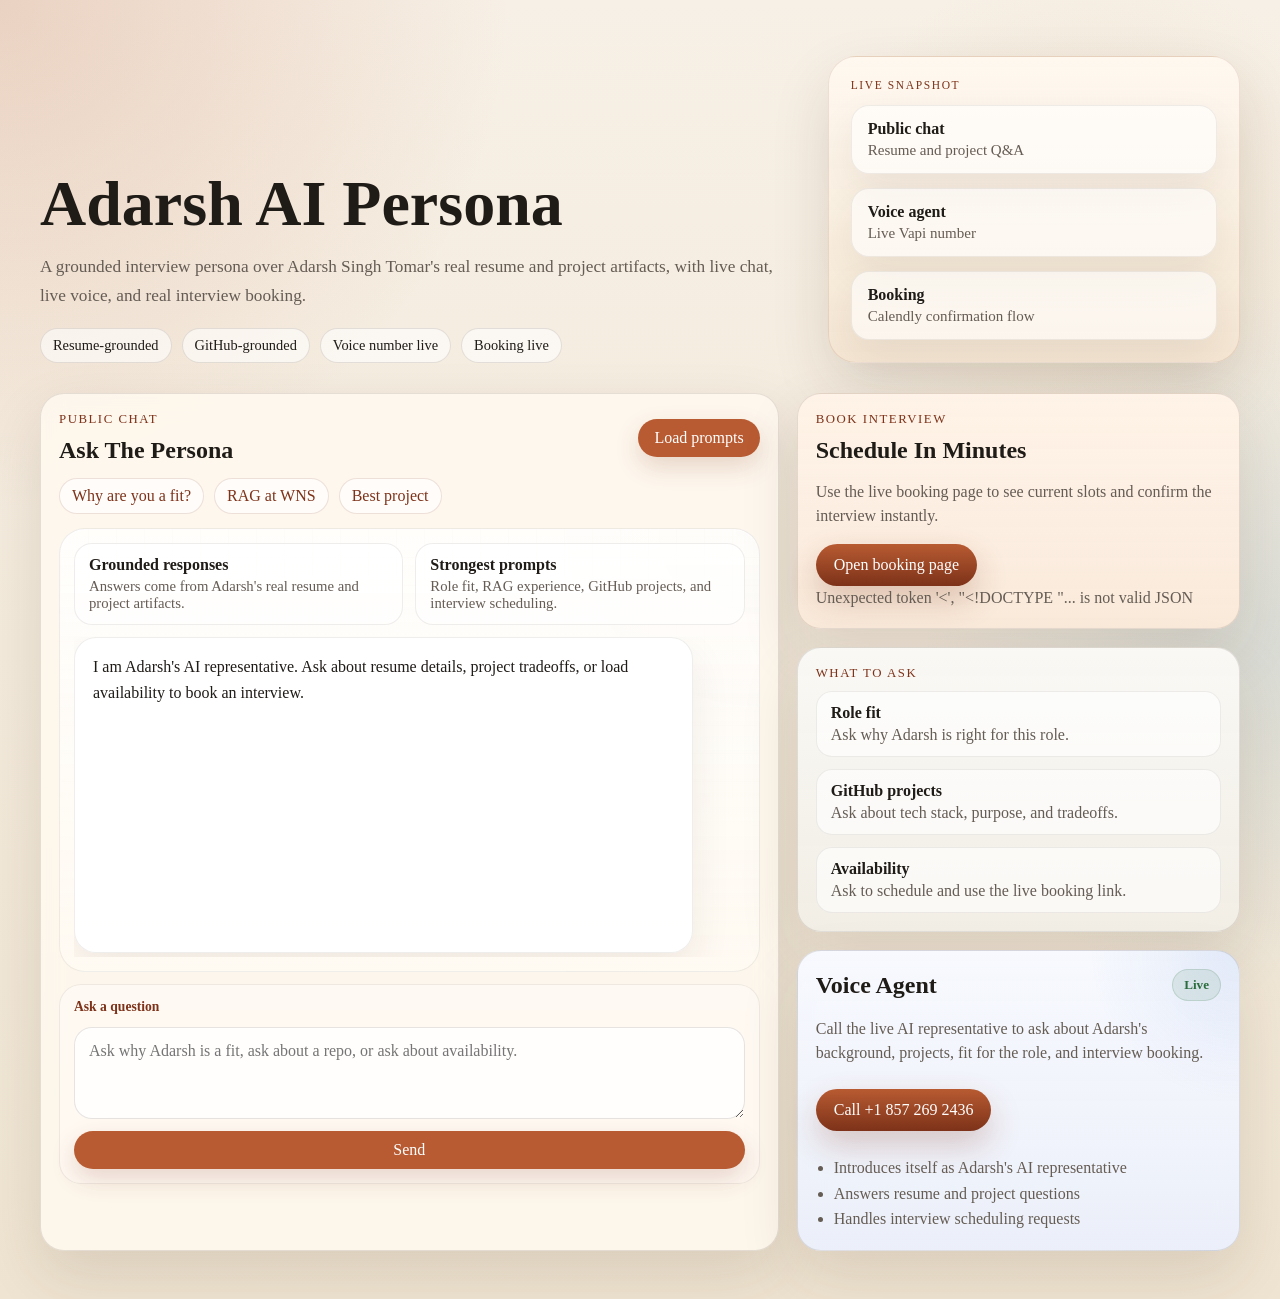
==== commit b770c8e9: "remove source dump and clean hero copy" ====
--- a/static/index.html
+++ b/static/index.html
@@ -10,7 +10,6 @@
     <main class="shell">
       <section class="hero">
         <div class="hero-copy">
-          <p class="eyebrow">SCALER SCREENING SUBMISSION</p>
           <h1>Adarsh AI Persona</h1>
           <p class="lede">
             A grounded interview persona over Adarsh Singh Tomar's real resume and project artifacts, with live chat, live voice, and real interview booking.
@@ -24,7 +23,7 @@
         </div>
 
         <div class="hero-card">
-          <p class="hero-card-label">Demo Snapshot</p>
+          <p class="hero-card-label">Live Snapshot</p>
           <div class="hero-metrics">
             <div>
               <strong>Public chat</strong>
--- a/static/styles.css
+++ b/static/styles.css
@@ -42,13 +42,6 @@
   align-items: end;
 }
 
-.eyebrow {
-  margin: 0 0 8px;
-  color: var(--accent-dark);
-  letter-spacing: 0.18em;
-  font-size: 12px;
-}
-
 h1,
 h2 {
   margin: 0;
@@ -215,7 +208,7 @@
 }
 
 .messages {
-  min-height: 420px;
+  min-height: 320px;
   max-height: 72vh;
   overflow: auto;
   display: grid;
@@ -229,8 +222,23 @@
   border-radius: 26px;
   padding: 14px;
   background:
-    linear-gradient(180deg, rgba(255, 255, 255, 0.76), rgba(255, 250, 242, 0.9));
+    linear-gradient(180deg, rgba(255, 255, 255, 0.82), rgba(255, 250, 242, 0.94)),
+    radial-gradient(circle at top right, rgba(184, 91, 50, 0.06), transparent 28%);
   box-shadow: inset 0 1px 0 rgba(255, 255, 255, 0.78);
+  position: relative;
+  overflow: hidden;
+}
+
+.chat-stage::after {
+  content: "";
+  position: absolute;
+  inset: 0;
+  background-image:
+    linear-gradient(rgba(125, 50, 25, 0.035) 1px, transparent 1px),
+    linear-gradient(90deg, rgba(125, 50, 25, 0.035) 1px, transparent 1px);
+  background-size: 28px 28px;
+  mask-image: linear-gradient(180deg, rgba(0, 0, 0, 0.2), transparent 85%);
+  pointer-events: none;
 }
 
 .chat-guide {
@@ -247,6 +255,8 @@
   border-radius: 18px;
   background: rgba(255, 255, 255, 0.74);
   border: 1px solid rgba(49, 37, 25, 0.08);
+  position: relative;
+  z-index: 1;
 }
 
 .chat-guide span {
@@ -259,6 +269,8 @@
   border-radius: 22px;
   line-height: 1.6;
   box-shadow: var(--shadow-soft);
+  position: relative;
+  z-index: 1;
 }
 
 .message.user {
@@ -272,22 +284,14 @@
   border: 1px solid rgba(49, 37, 25, 0.08);
 }
 
-.sources {
-  margin-top: 10px;
-  padding-top: 10px;
-  border-top: 1px solid var(--line);
-  font-size: 0.9rem;
-  color: var(--muted);
-}
-
-.sources a {
-  color: var(--accent-dark);
-}
-
 .composer {
   display: grid;
   gap: 12px;
-  margin-top: 14px;
+  margin-top: 12px;
+  padding: 14px;
+  border-radius: 22px;
+  background: rgba(255, 251, 245, 0.72);
+  border: 1px solid rgba(49, 37, 25, 0.08);
 }
 
 .composer-label {
@@ -304,10 +308,11 @@
   padding: 14px;
   font: inherit;
   background: rgba(255, 255, 255, 0.78);
+  box-shadow: inset 0 1px 0 rgba(255, 255, 255, 0.75);
 }
 
 textarea {
-  min-height: 112px;
+  min-height: 92px;
   resize: vertical;
 }
 
@@ -388,8 +393,7 @@
   gap: 10px;
 }
 
-.booking-result a,
-.sources a {
+.booking-result a {
   color: var(--accent-dark);
 }
 
@@ -448,7 +452,7 @@
   }
 
   .messages {
-    min-height: 360px;
+    min-height: 300px;
   }
 
   .chat-guide {
